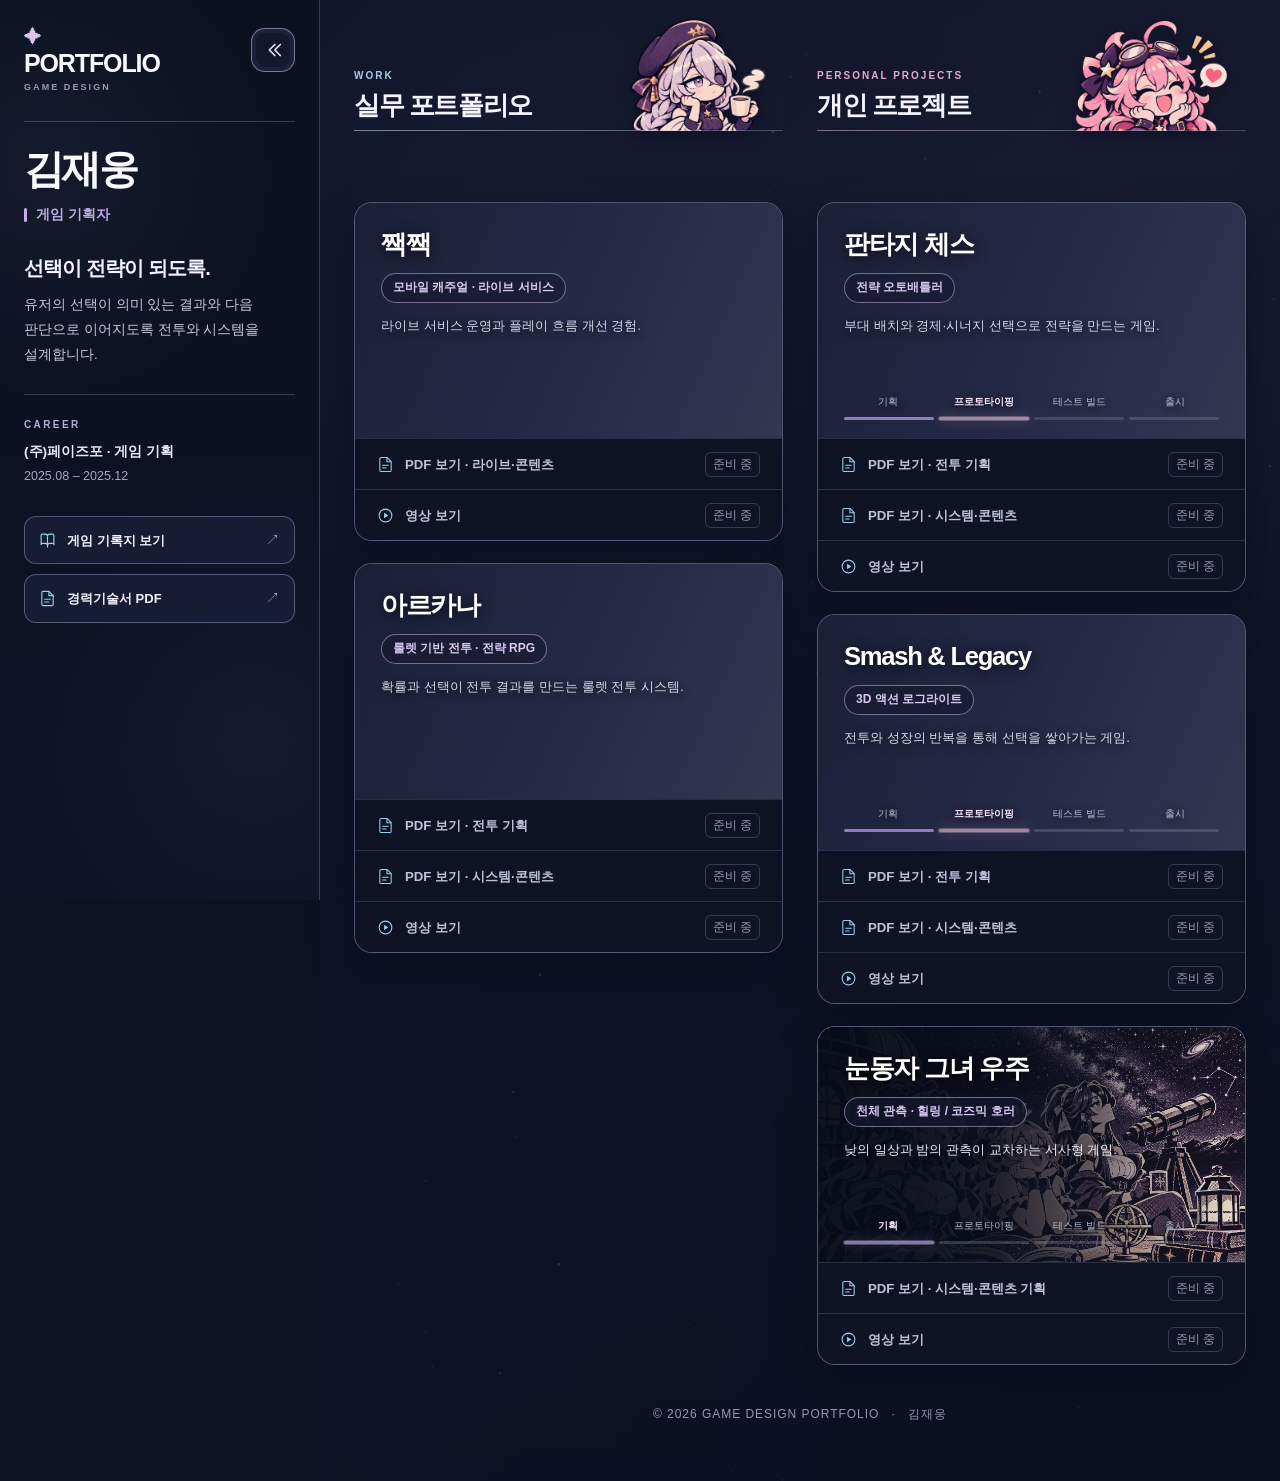
==== index.html @ 65f5cc39 "Publish approved v7 portfolio with project detail pages" ====
<!doctype html>
<html lang="ko">
<head>
  <meta charset="utf-8">
  <meta name="viewport" content="width=device-width, initial-scale=1">
  <meta name="theme-color" content="#101528">
  <meta name="description" content="김재웅의 게임 기획 포트폴리오. 전투·시스템 기획 실무 경험과 개인 프로젝트를 소개합니다.">
  <meta property="og:title" content="PORTFOLIO | 김재웅 게임 기획자">
  <meta property="og:description" content="선택이 전략이 되도록. 게임 시스템과 전투의 선택·결과·다음 판단을 설계합니다.">
  <title>PORTFOLIO | 김재웅 · 게임 기획자</title>
  <link rel="icon" href="assets/favicon.svg" type="image/svg+xml">
  <link rel="stylesheet" href="styles.css">
  <script defer src="data.js"></script>
  <script defer src="app.js"></script>
</head>
<body>
  <div class="layout" id="layout">
    <aside class="sidebar" aria-label="기획자 소개">
      <div class="sidebar__inner">
        <div class="sidebar__top">
          <div class="brand" aria-label="PORTFOLIO">
            <span class="brand__spark" aria-hidden="true">✦</span>
            <span class="brand__label">PORTFOLIO</span>
            <span class="brand__small">GAME DESIGN</span>
          </div>
          <button class="sidebar__toggle" type="button" id="sidebarToggle" aria-label="사이드바 접기" aria-expanded="true" title="사이드바 접기">
            <svg class="toggle-icon" viewBox="0 0 24 24" fill="none" stroke="currentColor" stroke-width="1.8" stroke-linecap="round" stroke-linejoin="round" aria-hidden="true"><path d="m14 6-6 6 6 6"/><path d="m20 6-6 6 6 6"/></svg>
          </button>
        </div>

        <div class="sidebar__content">
          <div class="identity">
            <h1 class="identity__name" id="profileName">김재웅</h1>
            <p class="identity__role" id="profileRole">게임 기획자</p>
            <p class="identity__slogan" id="profileSlogan">선택이 전략이 되도록.</p>
            <p class="identity__description" id="profileIntro">유저의 선택이 의미 있는 결과와 다음 판단으로 이어지도록 전투와 시스템을 설계합니다.</p>
          </div>
          <div class="career" id="careerBlock">
            <span class="eyebrow">CAREER</span>
            <p class="career__company" id="careerCompany">(주)페이즈포 · 게임 기획</p>
            <p class="career__period" id="careerPeriod">2025.08 – 2025.12</p>
          </div>
          <nav class="sidebar__links" aria-label="주요 자료">
            <a id="recordLink" class="nav-link" aria-label="게임 기록지 보기 (새 탭)" title="게임 기록지 — 새 탭에서 열기" href="https://bbudle.github.io/game_collection.html" target="_blank" rel="noopener noreferrer">
              <svg viewBox="0 0 24 24" fill="none" stroke="currentColor" stroke-width="1.6" stroke-linecap="round" stroke-linejoin="round" aria-hidden="true"><path d="M12 7v14"/><path d="M3 18V5a2 2 0 0 1 2-2h4a3 3 0 0 1 3 3 3 3 0 0 1 3-3h4a2 2 0 0 1 2 2v13a2 2 0 0 0-2-2h-4a3 3 0 0 0-3 3 3 3 0 0 0-3-3H5a2 2 0 0 0-2 2Z"/></svg>
              <span class="nav-link__text">게임 기록지 보기</span>
              <span class="nav-link__arrow" aria-hidden="true">↗</span>
            </a>
            <a id="careerLink" class="nav-link" href="docs/경력기술서.pdf" target="_blank" rel="noopener noreferrer" aria-label="경력기술서 PDF 보기 (새 탭)" title="경력기술서 PDF — 새 탭에서 열기">
              <svg viewBox="0 0 24 24" fill="none" stroke="currentColor" stroke-width="1.6" stroke-linecap="round" stroke-linejoin="round" aria-hidden="true"><path d="M14 2H6a2 2 0 0 0-2 2v16a2 2 0 0 0 2 2h12a2 2 0 0 0 2-2V8Z"/><path d="M14 2v6h6M8 13h8M8 17h6"/></svg>
              <span class="nav-link__text">경력기술서 PDF</span>
              <span class="nav-link__arrow" aria-hidden="true">↗</span>
            </a>
          </nav>
        </div>
        <div class="sidebar__collapsed-mark" aria-hidden="true"></div>
      </div>
    </aside>

    <main class="main" id="mainContent">
      <div class="main__interior">
        <div class="intro-mobile" aria-label="기획자 소개 요약">
          <p class="intro-mobile__eyebrow">PORTFOLIO / GAME DESIGN</p>
          <strong id="mobileName">김재웅</strong>
          <span id="mobileIntro">선택이 전략이 되도록.</span>
          <div class="intro-mobile__links"><a href="https://bbudle.github.io/game_collection.html" target="_blank" rel="noopener noreferrer">게임 기록지 ↗</a><a id="mobileCareer" href="docs/경력기술서.pdf" target="_blank" rel="noopener noreferrer">경력기술서 PDF ↗</a></div>
        </div>
        <div class="columns" id="projectColumns">
          <section class="work-column" aria-labelledby="workHeading">
            <div class="section-heading">
              <span class="section-heading__eyebrow">WORK</span>
              <h2 id="workHeading">실무 포트폴리오</h2>
              <div class="section-heading__rule"></div>
              <img class="section-heading__character section-heading__character--work" src="assets/chibi-work.png" alt="" aria-hidden="true">
            </div>
            <div id="workCards" class="cards"></div>
          </section>
          <section class="personal-column" aria-labelledby="personalHeading">
            <div class="section-heading">
              <span class="section-heading__eyebrow">PERSONAL PROJECTS</span>
              <h2 id="personalHeading">개인 프로젝트</h2>
              <div class="section-heading__rule"></div>
              <img class="section-heading__character section-heading__character--personal" src="assets/chibi-personal.png" alt="" aria-hidden="true">
            </div>
            <div id="personalCards" class="cards"></div>
          </section>
        </div>
        <footer class="footer">© <span id="year">2026</span> GAME DESIGN PORTFOLIO <span class="footer__dot">·</span> 김재웅</footer>
      </div>
    </main>
  </div>
</body>
</html>
---- styles.css ----
:root {
  color-scheme: dark;
  --bg: #0c1222;
  --bg-2: #121831;
  --sidebar-bg: linear-gradient(180deg, rgba(11,17,32,.98) 0%, rgba(13,19,37,.98) 100%);
  --surface: rgba(23, 28, 52, 0.94);
  --surface-2: rgba(17, 21, 40, 0.98);
  --surface-3: rgba(12, 17, 33, 0.95);
  --line: rgba(176, 177, 211, 0.26);
  --line-strong: rgba(197, 200, 233, 0.42);
  --text: #f5f3fb;
  --text-2: #ddd9e9;
  --muted: #b3b0c5;
  --muted-2: #8d90a8;
  --accent: #bca8ff;
  --accent-2: #9fd8ff;
  --accent-3: #f2a4c9;
  --shadow: 0 18px 40px rgba(2, 6, 18, 0.34);
  --sidebar-width: 320px;
  --rail-width: 88px;
  --content-max: 1480px;
  --font-ui: "Pretendard", "Noto Sans KR", "Apple SD Gothic Neo", "Malgun Gothic", sans-serif;
  --font-display: "Noto Serif KR", "Nanum Myeongjo", Georgia, serif;
}

* { box-sizing: border-box; }
html { scroll-behavior: smooth; }
body {
  margin: 0;
  min-width: 320px;
  min-height: 100vh;
  color: var(--text);
  font-family: var(--font-ui);
  background: var(--bg);
  -webkit-font-smoothing: antialiased;
  text-rendering: optimizeLegibility;
  overflow-x: hidden;
}
a { color: inherit; text-decoration: none; }
button { font: inherit; }
img { display: block; max-width: 100%; }
:focus-visible { outline: 2px solid var(--accent-2); outline-offset: 3px; }

.layout {
  --current-sidebar: var(--sidebar-width);
  display: grid;
  grid-template-columns: var(--current-sidebar) minmax(0, 1fr);
  min-height: 100vh;
  transition: grid-template-columns .28s ease;
}
.layout.is-collapsed { --current-sidebar: var(--rail-width); }

.sidebar {
  position: sticky;
  top: 0;
  height: 100vh;
  border-right: 1px solid var(--line);
  background: var(--sidebar-bg);
  z-index: 20;
  overflow: hidden;
}
.sidebar::before {
  content: "";
  position: absolute;
  inset: 0;
  background: radial-gradient(circle at 15% 18%, rgba(136, 143, 192, .08) 0%, transparent 30%),
              radial-gradient(circle at 80% 82%, rgba(114, 81, 167, .09) 0%, transparent 34%);
  pointer-events: none;
}
.sidebar__inner {
  position: relative;
  height: 100%;
  display: flex;
  flex-direction: column;
  padding: 28px 24px;
}
.sidebar__top {
  display: flex;
  align-items: flex-start;
  justify-content: space-between;
  gap: 12px;
}
.brand {
  display: flex;
  flex-direction: column;
  gap: 4px;
  min-width: 0;
}
.brand__spark { color: #d9c6e8; font-size: 18px; line-height: 1; }
.brand__label {
  font: 700 28px/1.05 var(--font-display);
  letter-spacing: .02em;
}
.brand__small {
  font-size: 10px;
  letter-spacing: .28em;
  color: var(--muted-2);
}
.sidebar__toggle {
  flex: 0 0 auto;
  width: 44px;
  height: 44px;
  display: grid;
  place-items: center;
  border: 1px solid rgba(209, 216, 238, 0.52);
  border-radius: 14px;
  background: rgba(21, 26, 49, 0.82);
  color: #e8e6f6;
  box-shadow: 0 0 0 4px rgba(192, 213, 255, 0.05) inset;
  cursor: pointer;
  transition: transform .2s ease, border-color .2s ease, background .2s ease;
}
.sidebar__toggle:hover {
  transform: translateY(-1px);
  border-color: rgba(200, 225, 255, 0.82);
  background: rgba(29, 36, 67, 0.92);
}
.toggle-icon { width: 22px; height: 22px; transition: transform .24s ease; }

.sidebar__content {
  display: flex;
  flex-direction: column;
  gap: 26px;
  padding-top: 26px;
  min-height: 0;
}
.identity {
  padding-top: 24px;
  border-top: 1px solid var(--line);
}
.identity__name {
  margin: 0 0 10px;
  font: 700 42px/1.08 var(--font-display);
  letter-spacing: -.05em;
}
.identity__role {
  margin: 0;
  font-size: 14px;
  font-weight: 600;
  color: var(--text-2);
  padding-left: 12px;
  position: relative;
}
.identity__role::before {
  content: "";
  position: absolute;
  left: 0;
  top: 5px;
  width: 3px;
  height: 14px;
  border-radius: 999px;
  background: linear-gradient(180deg, var(--accent), #d7a4ff);
}
.identity__slogan {
  margin: 28px 0 10px;
  font: 700 21px/1.45 var(--font-display);
  letter-spacing: -.04em;
}
.identity__description {
  margin: 0;
  font-size: 13.5px;
  line-height: 1.85;
  color: var(--text-2);
  word-break: keep-all;
}
.career {
  border-top: 1px solid var(--line);
  padding-top: 22px;
}
.eyebrow {
  display: block;
  margin-bottom: 8px;
  color: var(--muted-2);
  font-size: 10px;
  font-weight: 700;
  letter-spacing: .24em;
}
.career__company { margin: 0 0 3px; font-size: 13.6px; color: var(--text); }
.career__period { margin: 0; font-size: 12.5px; color: var(--muted); }
.sidebar__links {
  display: grid;
  gap: 10px;
  margin-top: 4px;
}
.nav-link {
  display: flex;
  align-items: center;
  gap: 11px;
  min-height: 46px;
  padding: 11px 14px;
  border-radius: 12px;
  border: 1px solid rgba(200, 204, 230, 0.42);
  background: rgba(19, 25, 48, 0.72);
  transition: transform .2s ease, border-color .2s ease, background .2s ease;
}
.nav-link:hover:not(.nav-link--disabled) {
  transform: translateY(-1px);
  border-color: rgba(204, 231, 255, 0.7);
  background: rgba(27, 35, 67, 0.92);
}
.nav-link--disabled { opacity: .7; cursor: default; }
.nav-link svg { width: 17px; height: 17px; color: var(--accent-2); flex: 0 0 auto; }
.nav-link__text { flex: 1; font-size: 13px; font-weight: 600; white-space: nowrap; }
.nav-link__arrow { color: var(--muted-2); font-size: 15px; }
.sidebar__collapsed-mark { display: none; }

.main {
  min-width: 0;
  background:
    radial-gradient(circle at 20% 18%, rgba(93, 106, 179, 0.06) 0%, transparent 32%),
    radial-gradient(circle at 78% 22%, rgba(155, 114, 185, 0.05) 0%, transparent 26%),
    linear-gradient(180deg, rgba(9, 14, 29, .48), rgba(9, 14, 29, .72)),
    #0c1222 url('assets/night-sky.svg') center top / cover repeat-y;
}
.main__interior {
  max-width: var(--content-max);
  margin: 0 auto;
  padding: 40px 34px 56px;
}
.intro-mobile { display: none; }
.columns {
  display: grid;
  grid-template-columns: repeat(2, minmax(0, 1fr));
  gap: 34px;
  align-items: start;
}
.work-column, .personal-column { min-width: 0; }
.cards {
  display: grid;
  gap: 22px;
}

.section-heading {
  position: relative;
  padding: 6px 0 20px;
  margin-bottom: 18px;
}
.section-heading__eyebrow {
  display: block;
  margin-bottom: 6px;
  font-size: 11px;
  font-weight: 700;
  letter-spacing: .26em;
  color: #d6d2e4;
}
.section-heading h2 {
  margin: 0;
  font: 700 clamp(28px, 2vw, 38px)/1.22 var(--font-display);
  letter-spacing: -.05em;
}
.section-heading__rule {
  position: absolute;
  left: 0;
  right: 0;
  bottom: 10px;
  height: 1px;
  background: linear-gradient(90deg, rgba(218, 224, 247, 0.55), rgba(218, 224, 247, 0.35));
}
.section-heading__character {
  position: absolute;
  right: 16px;
  bottom: -7px;
  width: 122px;
  height: auto;
  object-fit: contain;
  pointer-events: none;
  filter: drop-shadow(0 8px 12px rgba(3, 5, 16, .36));
}
.section-heading__character--work {
  width: 126px;
  right: 18px;
  bottom: -8px;
}
.section-heading__character--personal {
  width: 110px;
  right: 18px;
  bottom: -13px;
}

.project-card {
  border: 1px solid var(--line-strong);
  border-radius: 18px;
  overflow: hidden;
  background: linear-gradient(180deg, rgba(24, 29, 53, .98), rgba(17, 22, 41, .98));
  box-shadow: var(--shadow);
}
.project-card__cover {
  position: relative;
  min-height: 235px;
  padding: 26px 26px 18px;
  background: linear-gradient(115deg, rgba(27, 32, 56, .97) 0%, rgba(38, 43, 73, .94) 56%, rgba(54, 58, 85, .9) 100%);
  display: flex;
  flex-direction: column;
  justify-content: space-between;
}
.project-card--illustrated .project-card__cover {
  background-image:
    linear-gradient(90deg, rgba(7, 11, 24, .96) 0%, rgba(8, 12, 27, .95) 25%, rgba(10, 14, 28, .9) 42%, rgba(11, 15, 31, .68) 60%, rgba(12, 17, 33, .28) 78%, rgba(12, 17, 33, .08) 100%),
    var(--cover);
  background-size: cover, cover;
  background-position: center, center;
}
.project-card__info {
  position: relative;
  z-index: 1;
  max-width: min(94%, 440px);
}
.project-card__info h3 {
  margin: 0 0 12px;
  font: 700 clamp(22px, 2vw, 30px)/1.24 var(--font-display);
  letter-spacing: -.05em;
  text-shadow: 0 2px 14px rgba(0,0,0,.72);
}
.project-card__genre {
  display: inline-block;
  margin: 0 0 12px;
  padding: 5px 10px;
  border-radius: 999px;
  border: 1px solid rgba(226, 231, 248, 0.42);
  background: rgba(18, 23, 44, 0.5);
  color: #f2eefb;
  font-size: 12.5px;
  font-weight: 600;
}
.project-card__description {
  margin: 0;
  max-width: 450px;
  color: #f3f2f9;
  font-size: 14px;
  line-height: 1.7;
  font-weight: 520;
  text-shadow: 0 2px 14px rgba(0,0,0,.74);
}

.progress {
  margin-top: 20px;
}
.progress--unknown {
  margin-top: 20px;
  padding: 10px 0 2px;
  color: var(--muted);
  font-size: 12.5px;
}
.progress__stages {
  display: grid;
  grid-template-columns: repeat(4, 1fr);
  gap: 8px;
  margin-bottom: 7px;
}
.progress__stage {
  text-align: center;
  font-size: 11px;
  font-weight: 600;
  color: rgba(229, 231, 242, 0.82);
  text-shadow: 0 2px 8px rgba(0,0,0,.72);
}
.progress__stage.is-current { color: #ffffff; }
.progress__track {
  display: grid;
  grid-template-columns: repeat(4, 1fr);
  gap: 6px;
}
.progress__segment {
  height: 4px;
  border-radius: 999px;
  background: rgba(162, 165, 189, 0.25);
  overflow: hidden;
}
.progress__segment:nth-child(1) { --stage-color: #c7a0ff; }
.progress__segment:nth-child(2) { --stage-color: #f0a8cf; }
.progress__segment:nth-child(3) { --stage-color: #88d8ff; }
.progress__segment:nth-child(4) { --stage-color: #98ebb9; }
.progress__segment.is-passed { background: color-mix(in srgb, var(--stage-color) 62%, rgba(255,255,255,.12)); }
.progress__segment.is-current { box-shadow: 0 0 0 1px rgba(255,255,255,.22), 0 0 12px color-mix(in srgb, var(--stage-color) 40%, transparent); }

.project-card__resources {
  background: linear-gradient(180deg, rgba(14, 19, 36, .98), rgba(15, 19, 36, .98));
}
.resource-row {
  min-height: 51px;
  padding: 0 22px;
  display: flex;
  align-items: center;
  gap: 11px;
  border-top: 1px solid rgba(175, 179, 206, 0.16);
  color: #d6e9f7;
  transition: background .18s ease, color .18s ease;
}
.resource-row:first-child { border-top: 1px solid rgba(175, 179, 206, 0.16); }
.resource-row:hover {
  background: rgba(25, 31, 57, .86);
}
.resource-row--pending,
.resource-row--pending:hover {
  color: var(--text-2);
  background: transparent;
}
.resource-row svg { width: 17px; height: 17px; flex: 0 0 auto; color: var(--accent-2); }
.resource-row__label { flex: 1; font-size: 13.6px; font-weight: 600; }
.resource-row__arrow,
.resource-row__pending { color: var(--muted-2); font-size: 12.5px; white-space: nowrap; }
.footer {
  margin-top: 40px;
  color: var(--muted-2);
  text-align: center;
  font-size: 12px;
  letter-spacing: .08em;
}
.footer__dot { padding: 0 8px; }

.layout.is-collapsed .sidebar__inner {
  padding: 20px 10px;
  align-items: center;
}
.layout.is-collapsed .brand {
  display: none;
}
.layout.is-collapsed .sidebar__content {
  display: block;
  width: 100%;
  padding-top: 0;
}
.layout.is-collapsed .identity,
.layout.is-collapsed .career {
  display: none;
}
.layout.is-collapsed .sidebar__top {
  width: 100%;
  justify-content: center;
}
.layout.is-collapsed .sidebar__toggle {
  margin: 0 auto;
}
.layout.is-collapsed .toggle-icon { transform: rotate(180deg); }
.layout.is-collapsed .sidebar__links {
  display: grid;
  gap: 12px;
  margin-top: 110px;
  width: 100%;
  justify-items: center;
}
.layout.is-collapsed .nav-link {
  width: 52px;
  min-height: 52px;
  padding: 0;
  justify-content: center;
}
.layout.is-collapsed .nav-link__text,
.layout.is-collapsed .nav-link__arrow,
.layout.is-collapsed .sidebar__collapsed-mark { display: none; }
.layout.is-collapsed .main__interior { padding-inline: 28px; }

@media (max-width: 1180px) {
  .main__interior { padding-inline: 24px; }
  .columns { gap: 24px; }
}

@media (max-width: 940px) {
  .columns { grid-template-columns: 1fr; }
}

@media (max-width: 760px) {
  .layout, .layout.is-collapsed { display: block; }
  .sidebar {
    position: static;
    height: auto;
    border-right: 0;
    border-bottom: 1px solid var(--line);
  }
  .sidebar__inner,
  .layout.is-collapsed .sidebar__inner {
    padding: 18px;
  }
  .sidebar__top,
  .layout.is-collapsed .sidebar__top {
    justify-content: space-between;
  }
  .layout.is-collapsed .brand,
  .layout.is-collapsed .sidebar__content {
    display: block;
  }
  .layout.is-collapsed .sidebar__links { display: grid; margin-top: 24px; width: auto; justify-items: stretch; }
  .layout.is-collapsed .nav-link { width: auto; min-height: 46px; padding: 11px 14px; justify-content: flex-start; }
  .layout.is-collapsed .nav-link__text,
  .layout.is-collapsed .nav-link__arrow { display: inline; }
  .intro-mobile {
    display: block;
    margin-bottom: 22px;
    padding-bottom: 18px;
    border-bottom: 1px solid var(--line);
  }
  .intro-mobile__eyebrow {
    margin: 0 0 8px;
    color: var(--muted-2);
    font-size: 10px;
    letter-spacing: .24em;
  }
  .intro-mobile strong {
    display: block;
    font: 700 28px/1.1 var(--font-display);
    letter-spacing: -.05em;
  }
  .intro-mobile > span {
    display: block;
    margin-top: 4px;
    color: var(--text-2);
    font-size: 13px;
  }
  .intro-mobile__links {
    display: flex;
    gap: 14px;
    flex-wrap: wrap;
    margin-top: 14px;
    font-size: 11px;
    color: var(--accent-2);
  }
  .main__interior,
  .layout.is-collapsed .main__interior {
    padding: 22px 18px 40px;
  }
  .section-heading { padding-bottom: 18px; }
  .section-heading__character {
    width: 92px;
    right: 8px;
    bottom: -10px;
  }
  .section-heading__character--work { width: 96px; }
  .section-heading__character--personal { width: 90px; bottom: -12px; }
  .project-card__cover {
    min-height: 225px;
    padding: 22px 18px 16px;
  }
  .project-card__info { max-width: 100%; }
}

@media (max-width: 420px) {
  .sidebar__toggle { width: 40px; height: 40px; }
  .brand__label { font-size: 24px; }
  .identity__name { font-size: 36px; }
  .section-heading h2 { font-size: 30px; }
  .project-card__cover { min-height: 210px; }
  .resource-row { padding-inline: 16px; }
}

/* v5 – consolidated typographic hierarchy and equal-sized mascots */
:root {
  --font-ui: "Pretendard Variable", "Pretendard", "Noto Sans KR", "Noto Sans CJK KR", "Apple SD Gothic Neo", "Malgun Gothic", sans-serif;
  --font-display: var(--font-ui);
  --text: #f8f8fd;
  --text-2: #e0dfeb;
  --muted: #b1b6cc;
  --muted-2: #949bb3;
  --accent: #c4ade6;
  --accent-2: #91d4ec;
  --line: rgba(185, 195, 229, .25);
}
body { font-family: var(--font-ui); font-weight: 400; line-height: 1.62; }
.brand__label { font-size: 25px; font-weight: 780; letter-spacing: -.045em; }
.brand__small { font-size: 9px; font-weight: 650; letter-spacing: .23em; }
.identity__name { font-size: 40px; font-weight: 800; line-height: 1.18; letter-spacing: -.065em; }
.identity__role { font-size: 14px; font-weight: 630; color: #bca9df; }
.identity__slogan { font-size: 20px; font-weight: 750; letter-spacing: -.045em; color: #f6f2ff; }
.identity__description { font-size: 13.5px; font-weight: 430; line-height: 1.85; color: #c5c9dc; }
.career .eyebrow { color: #a9b3d6; }
.career__company { font-weight: 620; color: #e6e7f4; }
.career__period { color: #a4a9c1; }
.nav-link { border-color: rgba(167, 180, 219, .42); background: rgba(25, 32, 59, .72); }
.nav-link__text { font-size: 13px; font-weight: 650; color: #f0effb; }

.section-heading { isolation: isolate; }
.section-heading__eyebrow { font-size: 10px; font-weight: 750; color: #a9cce5; letter-spacing: .2em; }
.personal-column .section-heading__eyebrow { color: #e1accb; }
.section-heading h2 { font-family: var(--font-ui); font-size: clamp(25px, 2vw, 32px); font-weight: 780; letter-spacing: -.055em; color: #f5f4fd; }
.section-heading__rule { background: linear-gradient(90deg, rgba(190, 208, 237, .60), rgba(197, 202, 239, .3)); }
.personal-column .section-heading__rule { background: linear-gradient(90deg,rgba(218, 185, 222, .55),rgba(192, 203, 238, .28)); }
.section-heading__character,
.section-heading__character--work,
.section-heading__character--personal {
  width: auto;
  height: 100px;
  right: 14px;
  bottom: 10px; /* the character's bottom rests on the underline */
  object-fit: contain;
  object-position: center bottom;
  filter: drop-shadow(0 4px 8px rgba(1,4,14,.4));
}
/* Body-size matched; each image may have a different width due to pose. */
.section-heading__character--work { height: 102px; right: 18px; }
.section-heading__character--personal { height: 102px; right: 15px; }

.project-card { border-color: rgba(172, 183, 215, .4); }
.project-card__info h3 { font-family: var(--font-ui); font-size: clamp(21px, 2vw, 26px); font-weight: 780; letter-spacing: -.05em; color: #fff; margin-bottom: 12px; }
.project-card__genre { color: #d8c8f1; font-weight: 650; background: rgba(22, 24, 45, .6); border: 1px solid rgba(197, 180, 225, .55); font-size: 12px; padding: 4px 11px; }
.project-card__description { color: #d5d9e8; font-size: 13.4px; font-weight: 440; line-height: 1.65; text-shadow: 0 2px 10px rgba(0,0,0,.62); }
.project-card--illustrated .project-card__info h3 { text-shadow: 0 2px 12px rgba(0,0,0,.8); }
.project-card--illustrated .project-card__description { color: #ebecf6; }
.progress__stage { color: #b8bfd6; font-size: 10px; font-weight: 540; }
.progress__stage.is-current { color: #f7e8ff; font-weight: 730; }
.progress__track { gap: 5px; }
.progress__segment { height: 3px; }
.resource-row { border-top-color: rgba(180, 191, 226, .17); }
.resource-row__label { font-size: 13.2px; font-weight: 600; color: #9ddcf3; }
.resource-row--pending .resource-row__label { color: #bdc3d9; }
.resource-row__pending { font-size: 11.5px; color: #959eb7; border: 1px solid rgba(157,170,200,.27); border-radius: 6px; padding: 2px 7px; }
.resource-row svg { color: #9acfeb; }
.footer { color: #929ab3; }
@media (max-width: 760px) {
  .section-heading__character,
  .section-heading__character--work,
  .section-heading__character--personal { height: 85px; width: auto; bottom: 10px; right: 8px; }
  .section-heading h2 { font-size: clamp(22px, 6vw, 29px); }
}
@media (max-width: 390px) {
  .section-heading__character,
  .section-heading__character--work,
  .section-heading__character--personal { height: 72px; right: 5px; }
  .section-heading h2 { font-size: 23px; }
}
/* v5 – mobile header refinement; avoid repeating the sidebar profile. */
@media (max-width: 760px) {
  .intro-mobile { display: none; }
  .sidebar__toggle { display: none; }
  .sidebar__inner,
  .layout.is-collapsed .sidebar__inner { padding: 18px 20px 23px; }
  .sidebar__content { gap: 20px; padding-top: 18px; }
  .identity { padding-top: 19px; }
  .identity__slogan { margin-top: 20px; }
  .career { padding-top: 18px; }
  .sidebar__links { margin-top: 0; }
  .section-heading__eyebrow { font-size: 10px; }
  .project-card__description { font-size: 13.5px; }
}

/* v6 — balanced columns and genuinely different decorative poses. */
.columns {
  grid-template-columns: minmax(0, 1fr) minmax(0, 1fr);
  align-items: start;
}
.work-column,
.personal-column,
.cards,
.project-card { min-width: 0; width: 100%; }
.section-heading {
  margin-bottom: 61px;
  z-index: 2;
  isolation: auto;
}
.section-heading__character--work {
  height: 108px;
  width: auto;
  right: 19px;
  bottom: 10px;
  z-index: 2;
}
.section-heading__character--personal {
  height: 172px;
  width: auto;
  right: 23px;
  bottom: -51px;
  z-index: 3;
}
/* 172px seated mascot gives a similar face size to the 108px leaning mascot. */
.main__interior { padding-top: 62px; }
@media (max-width: 1120px) {
  .columns { grid-template-columns: 1fr; gap: 40px; }
  .main__interior { max-width: 830px; }
  .section-heading { margin-bottom: 58px; }
}
@media (max-width: 760px) {
  .main__interior, .layout.is-collapsed .main__interior {
    padding-top: 30px;
  }
  .section-heading { margin-bottom: 46px; }
  .section-heading__character--work {
    height: 91px;
    right: 8px;
    bottom: 10px;
  }
  .section-heading__character--personal {
    height: 137px;
    right: 6px;
    bottom: -39px;
  }
}
@media (max-width: 380px) {
  .section-heading__character--work { height: 79px; right: 3px; }
  .section-heading__character--personal { height: 119px; right: 3px; bottom: -34px; }
  .section-heading { margin-bottom: 41px; }
}

/* Mobile always shows the full introduction, even if desktop saved a collapsed rail. */
@media (max-width: 760px) {
  .layout.is-collapsed .sidebar__inner { align-items: stretch; }
  .layout.is-collapsed .sidebar__content {
    display: flex;
    flex-direction: column;
    gap: 20px;
    padding-top: 18px;
  }
  .layout.is-collapsed .identity,
  .layout.is-collapsed .career { display: block; }
  .layout.is-collapsed .sidebar__links {
    width: 100%;
    margin-top: 0;
    justify-items: stretch;
  }
}

/* Upper-body-only window-ledge mascots: the divider hides everything below it. */
.section-heading { overflow: visible; }
.section-heading__rule { z-index: 4; }
.section-heading__character--work,
.section-heading__character--personal {
  height: 114px;
  width: auto;
  bottom: 10px;
  right: 17px;
  z-index: 3;
  object-fit: contain;
  object-position: center bottom;
  filter: drop-shadow(0 4px 7px rgba(0,0,0,.3));
}
@media (max-width:760px) {
  .section-heading__character--work,
  .section-heading__character--personal { height: 88px; right: 9px; bottom: 10px; }
}
@media (max-width:380px) {
  .section-heading__character--work,
  .section-heading__character--personal { height: 77px; right: 5px; bottom: 10px; }
}

/* v7 detail-page navigation: presentation unchanged, cover is an accessible link. */
.project-card__cover {cursor:pointer;color:inherit;text-decoration:none;}
.project-card__cover:focus-visible {outline:3px solid var(--accent-2);outline-offset:-3px;}
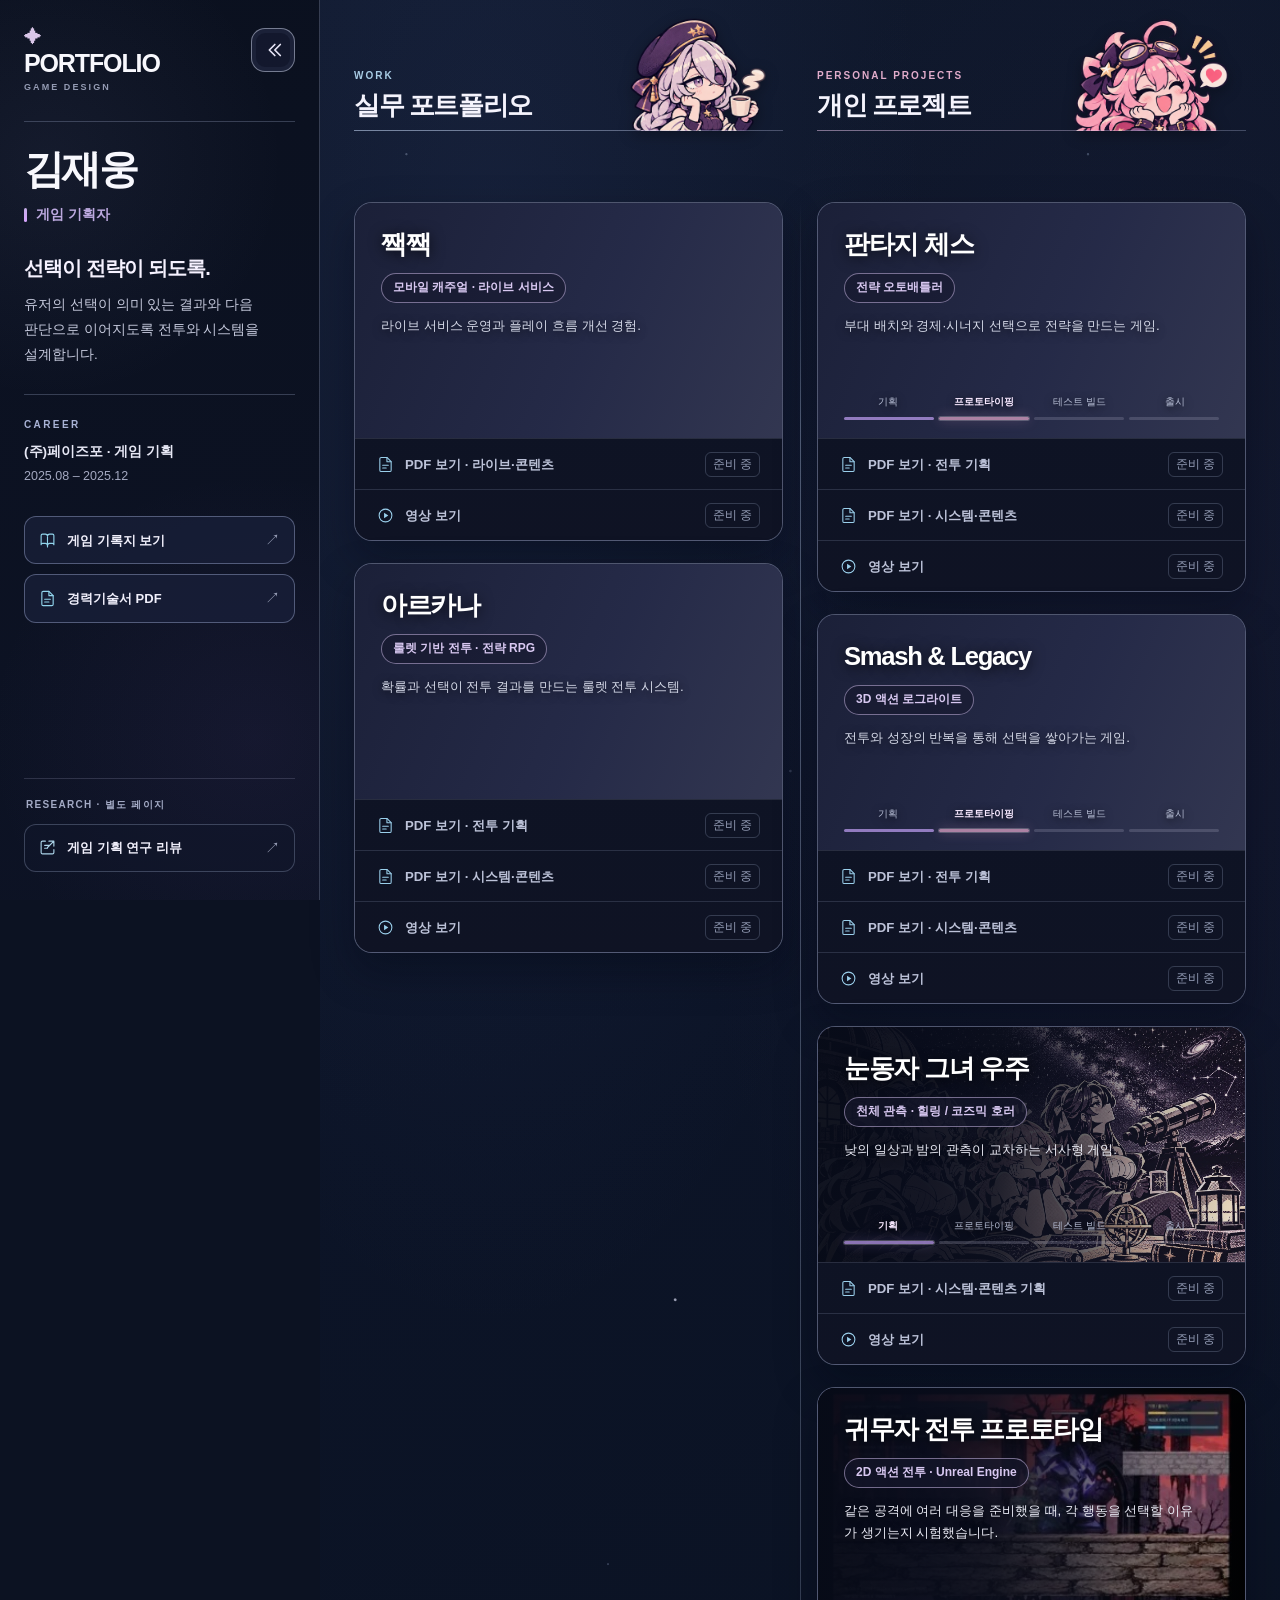
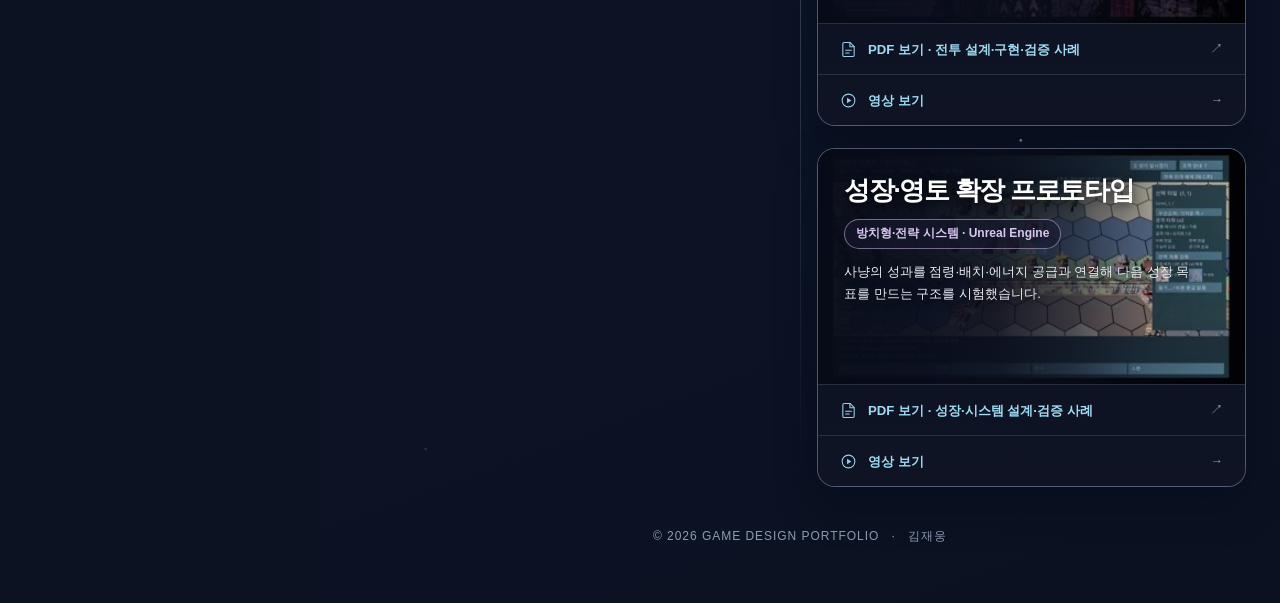
==== commit 6c0bef83: "Deploy approved portfolio v11 with research link and prototype media" ====
--- a/index.html
+++ b/index.html
@@ -53,6 +53,15 @@
             </a>
           </nav>
         </div>
+        <!-- Not part of the portfolio projects: an independent reading/research page. -->
+        <nav class="sidebar__bottom" aria-label="별도 연구 페이지">
+          <span class="sidebar__bottom-eyebrow">RESEARCH · 별도 페이지</span>
+          <a id="researchReviewLink" class="nav-link nav-link--research" href="https://bbudle.github.io/playbook-atlas/" target="_blank" rel="noopener noreferrer" aria-label="게임 기획 연구 리뷰 페이지 열기 (새 탭)" title="게임 기획 리뷰 — 새 탭에서 열기">
+            <svg viewBox="0 0 24 24" fill="none" stroke="currentColor" stroke-width="1.6" stroke-linecap="round" stroke-linejoin="round" aria-hidden="true"><path d="M9 3H5a2 2 0 0 0-2 2v14a2 2 0 0 0 2 2h14a2 2 0 0 0 2-2v-4"/><path d="M8 9h6M8 13h4M14 3h7v7M21 3l-9 9"/></svg>
+            <span class="nav-link__text">게임 기획 연구 리뷰</span>
+            <span class="nav-link__arrow" aria-hidden="true">↗</span>
+          </a>
+        </nav>
         <div class="sidebar__collapsed-mark" aria-hidden="true"></div>
       </div>
     </aside>
--- a/styles.css
+++ b/styles.css
@@ -207,10 +207,9 @@
 .main {
   min-width: 0;
   background:
-    radial-gradient(circle at 20% 18%, rgba(93, 106, 179, 0.06) 0%, transparent 32%),
-    radial-gradient(circle at 78% 22%, rgba(155, 114, 185, 0.05) 0%, transparent 26%),
-    linear-gradient(180deg, rgba(9, 14, 29, .48), rgba(9, 14, 29, .72)),
-    #0c1222 url('assets/night-sky.svg') center top / cover repeat-y;
+    radial-gradient(ellipse at 18% 12%, rgba(71, 92, 161, .12) 0%, transparent 39%),
+    radial-gradient(ellipse at 86% 32%, rgba(82, 58, 118, .10) 0%, transparent 40%),
+    linear-gradient(160deg, #10192d 0%, #0c1427 45%, #0a1222 100%);
 }
 .main__interior {
   max-width: var(--content-max);
@@ -729,6 +728,122 @@
   .section-heading__character--personal { height: 77px; right: 5px; bottom: 10px; }
 }
 
-/* v7 detail-page navigation: presentation unchanged, cover is an accessible link. */
-.project-card__cover {cursor:pointer;color:inherit;text-decoration:none;}
-.project-card__cover:focus-visible {outline:3px solid var(--accent-2);outline-offset:-3px;}
+/* v8 — refined midnight atmosphere; no background picture or tiled star image. */
+.main { position: relative; isolation: isolate; }
+.main__interior { position: relative; z-index: 1; }
+.main::before, .main::after {
+  content: "";
+  position: absolute;
+  inset: 0;
+  pointer-events: none;
+  z-index: 0;
+}
+/* Sparse star glints; soft blue-black atmosphere is more important than the stars. */
+.main::before {
+  background-image:
+    radial-gradient(circle at 9% 7%, rgba(214,228,255,.57) 0 .7px, transparent 1.5px),
+    radial-gradient(circle at 24% 19%, rgba(203,222,255,.38) 0 .8px, transparent 1.8px),
+    radial-gradient(circle at 34% 4%, rgba(192,210,247,.43) 0 .6px, transparent 1.4px),
+    radial-gradient(circle at 59% 13%, rgba(220,221,255,.35) 0 .7px, transparent 1.6px),
+    radial-gradient(circle at 80% 7%, rgba(200,222,255,.52) 0 .8px, transparent 1.6px),
+    radial-gradient(circle at 96% 24%, rgba(222,224,255,.35) 0 .7px, transparent 1.5px),
+    radial-gradient(circle at 17% 43%, rgba(189,212,248,.40) 0 .7px, transparent 1.4px),
+    radial-gradient(circle at 49% 35%, rgba(207,224,255,.40) 0 .8px, transparent 1.7px),
+    radial-gradient(circle at 76% 48%, rgba(210,216,250,.38) 0 .7px, transparent 1.5px),
+    radial-gradient(circle at 92% 65%, rgba(215,226,255,.39) 0 .8px, transparent 1.6px),
+    radial-gradient(circle at 30% 71%, rgba(200,215,255,.42) 0 .65px, transparent 1.5px),
+    radial-gradient(circle at 63% 83%, rgba(201,223,252,.44) 0 .8px, transparent 1.5px),
+    radial-gradient(circle at 11% 93%, rgba(222,230,255,.36) 0 .65px, transparent 1.5px);
+  opacity: .48;
+}
+.main::after {
+  background-image:
+    radial-gradient(circle at 15% 27%, rgba(234,240,255,.65) 0 .85px, transparent 2px),
+    radial-gradient(circle at 66% 5%, rgba(225,232,255,.70) 0 .9px, transparent 2px),
+    radial-gradient(circle at 89% 38%, rgba(226,229,255,.65) 0 .9px, transparent 2px),
+    radial-gradient(circle at 37% 59%, rgba(230,232,255,.65) 0 .8px, transparent 1.9px),
+    radial-gradient(circle at 73% 79%, rgba(224,236,255,.58) 0 .85px, transparent 1.8px);
+  animation: midnight-twinkle 11s ease-in-out infinite alternate;
+}
+@keyframes midnight-twinkle { 0%, 11% {opacity:.11;} 49% {opacity:.58;} 78% {opacity:.31;} 100% {opacity:.73;} }
+@media (prefers-reduced-motion: reduce) { .main::after {animation: none; opacity: .38;} }
+
+/* The columns already have distinct headings; a whisper-thin separator reinforces the 50/50 split. */
+.columns { position: relative; }
+.columns::before {
+  content: "";
+  position: absolute;
+  top: 140px;
+  bottom: 12px;
+  left: 50%;
+  width: 1px;
+  pointer-events: none;
+  background: linear-gradient(to bottom, transparent, rgba(190,208,239,.36) 12%, rgba(190,208,239,.24) 72%, transparent);
+}
+/* The card is informational, not a hyperlink; only explicitly labeled resource links navigate. */
+.project-card {
+  transition: border-color .25s ease, box-shadow .25s ease;
+}
+.project-card:hover {
+  border-color: rgba(195,215,249,.66);
+  box-shadow: 0 0 0 1px rgba(142,175,231,.075), 0 20px 44px rgba(2,6,18,.37);
+}
+.project-card__cover {
+  cursor: default;
+  color: inherit;
+  text-decoration: none;
+  transition: box-shadow .3s ease;
+}
+.project-card:hover .project-card__cover { box-shadow: inset 0 0 0 999px rgba(184,206,255,.026); }
+.resource-row--pending { cursor: default; }
+@media(max-width:1120px) {
+  .columns::before { display: none; }
+  .personal-column { position: relative; }
+  .personal-column::before {
+    content: "";
+    position: absolute;
+    left: 6%; right: 6%; top: -22px;
+    height: 1px;
+    background: linear-gradient(to right, transparent, rgba(190,208,239,.34), transparent);
+  }
+}
+
+
+
+/* v11 — separate research link at the absolute foot of the portfolio sidebar.
+   It is external reading material, never a project card or portfolio category. */
+.sidebar__content { flex: 0 1 auto; overflow-y: auto; scrollbar-width: thin; scrollbar-color: rgba(163,179,220,.3) transparent; }
+.sidebar__bottom {
+  width: 100%; flex: 0 0 auto; margin-top: auto;
+  padding-top: 18px; border-top: 1px solid rgba(176,177,211,.2);
+}
+.sidebar__bottom-eyebrow {
+  display: block; margin: 0 0 11px 2px; font-size: 10px; font-weight: 700;
+  color: #a3aac5; letter-spacing: .13em; white-space: nowrap;
+}
+.sidebar__bottom .nav-link {
+  background: rgba(17,23,43,.54); border-color: rgba(170,183,218,.29);
+}
+.sidebar__bottom .nav-link:hover { border-color: rgba(165,215,239,.66); }
+.sidebar__bottom .nav-link svg { color: #acd4e9; }
+.layout.is-collapsed .sidebar__bottom-eyebrow { display: none; }
+.layout.is-collapsed .sidebar__bottom .nav-link {
+  width: 52px; height: 52px; min-height: 52px; padding: 0;
+  margin: 0 auto; justify-content: center;
+}
+.layout.is-collapsed .sidebar__bottom .nav-link__text,
+.layout.is-collapsed .sidebar__bottom .nav-link__arrow { display: none; }
+@media (max-width: 760px) {
+  .sidebar__inner, .layout.is-collapsed .sidebar__inner { height: auto; }
+  .sidebar__content, .layout.is-collapsed .sidebar__content { flex: none; overflow: visible; }
+  .sidebar__bottom, .layout.is-collapsed .sidebar__bottom {
+    margin-top: 19px; padding-top: 16px;
+  }
+  .layout.is-collapsed .sidebar__bottom-eyebrow { display: block; }
+  .layout.is-collapsed .sidebar__bottom .nav-link {
+    width: 100%; height: auto; min-height: 46px; padding: 11px 14px;
+    justify-content: flex-start; margin: 0;
+  }
+  .layout.is-collapsed .sidebar__bottom .nav-link__text,
+  .layout.is-collapsed .sidebar__bottom .nav-link__arrow { display: inline; }
+}
